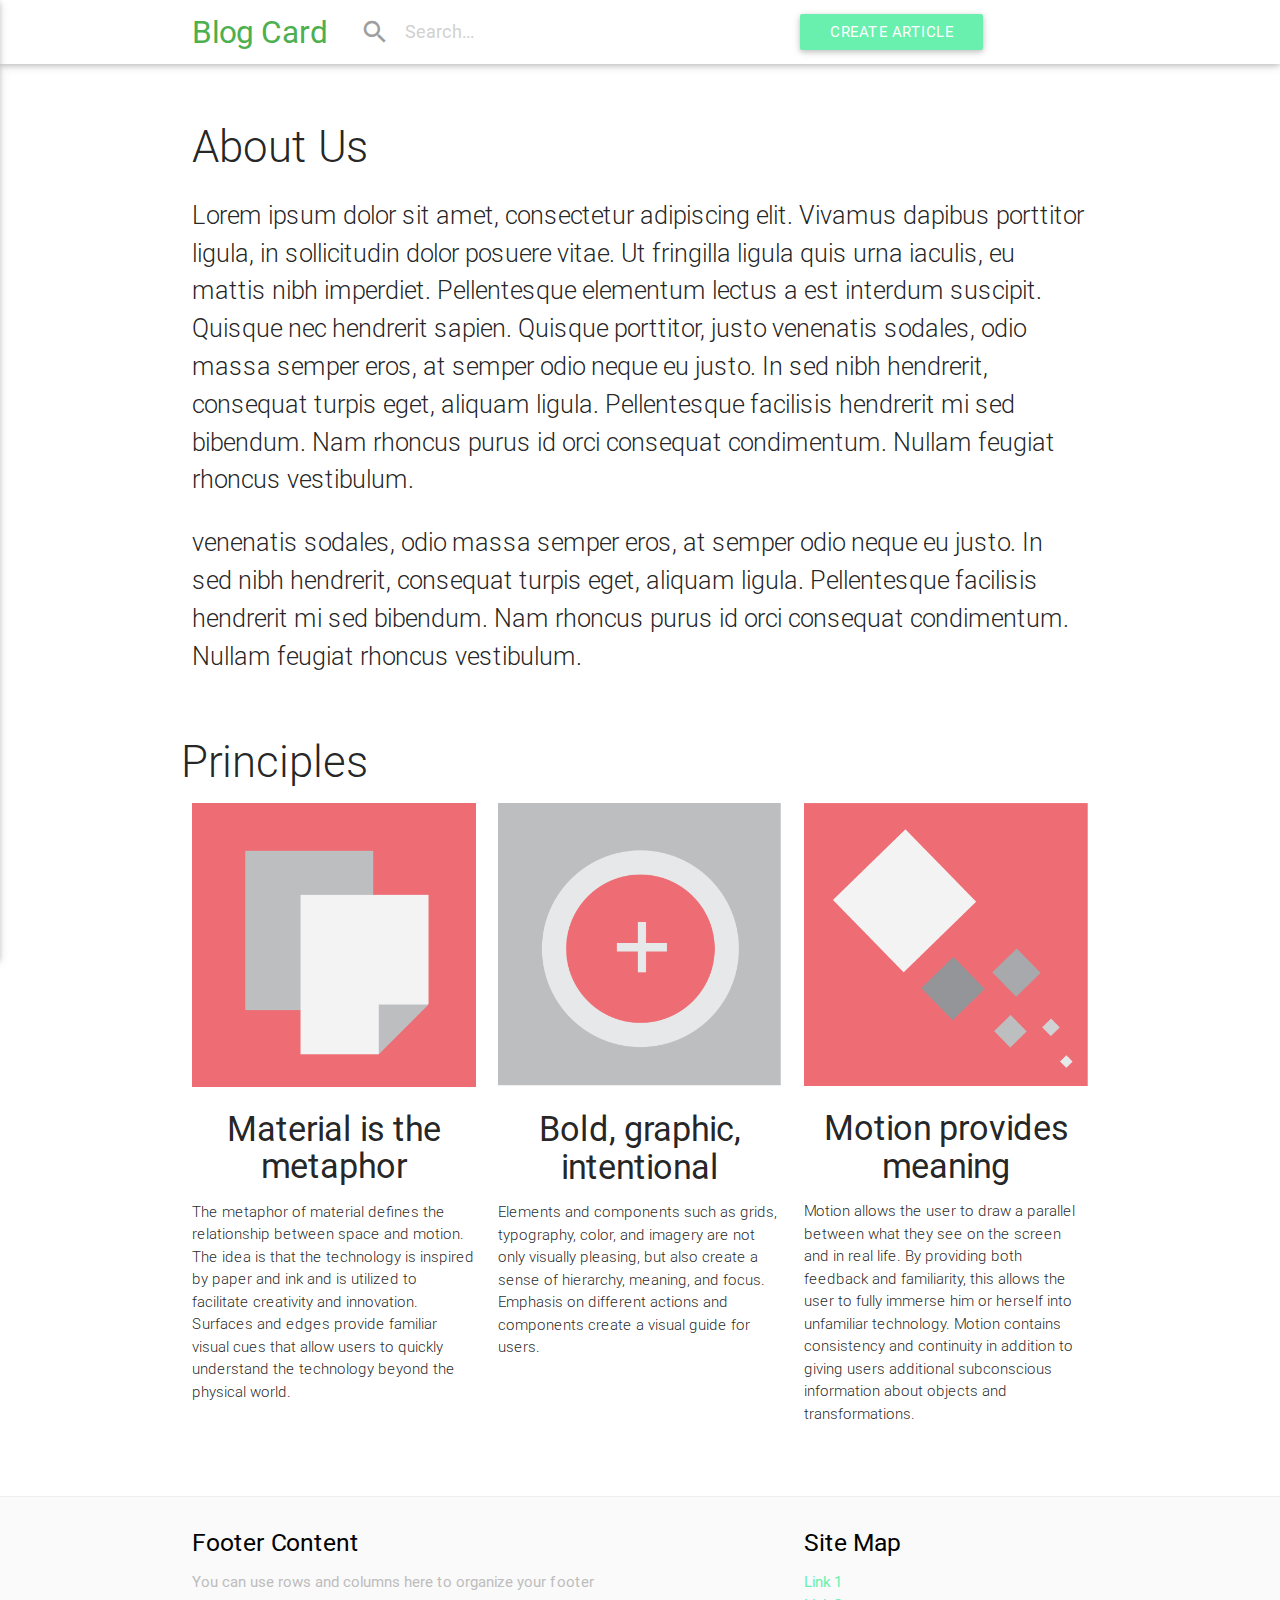
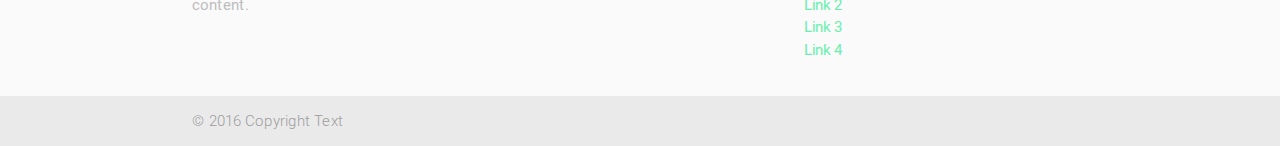
==== aboutus.html @ d68bdf7e "Add files via upload" ====
<!DOCTYPE html>
<html lang="en">
  <head>
    <meta http-equiv="Content-Type" content="text/html; charset=UTF-8">
    <meta name="viewport" content="width=device-width, initial-scale=1">

    
	<title>Blog Card</title>

  <link href="https://fonts.googleapis.com/icon?family=Material+Icons" rel="stylesheet">
  <link href="http://fonts.googleapis.com/css?family=Inconsolata" rel="stylesheet" type="text/css">
  <link href="http://fonts.googleapis.com/icon?family=Material+Icons" rel="stylesheet">
  <link href="css/materialize.min.css" rel="stylesheet">
  <link href="css/style.css" rel="stylesheet">

</head>
  <body>
    <div class="wrapper">
      
         <ul id="dropdown1" class="dropdown-content">
      <li><a href="signin.html">Sign In</a></li>
      <li><a href="signup.html">Sign Up</a></li>
      <li class="divider"></li>
      <li><a href="aboutus.html">About Us</a></li>
      <li><a href="contactus.html">Contact Us</a></li>
    </ul>

     <nav class="white">
        <div class="nav-wrapper container">

          <a href="index.html" class="brand-logo green-text accent-2">Blog Card</a>
          <a href="#" data-activates="mobile-demo" class="button-collapse"><i class="material-icons">menu</i></a>

          <div class="row">
           <form class="offset-s2 col s5 search hide-on-med-and-down">
              <div class="input-field">
                <input class="col grey-text " id="search" type="search" required placeholder="Search...">
                <label for="search"><i class="material-icons grey-text">search</i></label>
                <i class="material-icons">close</i>
              </div>
          </form>

          <ul class="col s5 right hide-on-med-and-down">
         <li class="right"><a href="#" class="black-text dropdown-button" href="#!" data-activates="dropdown1"><img style="    position: relative; top: 10px;margin: 0 2rem " src="http://localhost:3000/images/avatar.gif" width="30px" alt="" class="circle responsive-img" /></a></li>
            <li class="right"><a href="sass.html" class="btn green accent-2">Create Article</a></li>
          </ul>

          </div>



          <ul class="side-nav" id="mobile-demo">
            <li><a href="sass.html">Sass</a></li>
            <li><a href="badges.html">Components</a></li>
            <li><a href="collapsible.html">Javascript</a></li>
            <li><a href="mobile.html">Mobile</a></li>
          </ul>
        </div>
      </nav>

      <div class="clearfix">&nbsp;</div>

      <div class="contents container row">
        
        
     <h3 class="header light">About Us</h3>
<p class="flow-text">Lorem ipsum dolor sit amet, consectetur adipiscing elit. Vivamus dapibus porttitor ligula, in sollicitudin dolor posuere vitae. Ut fringilla ligula quis urna iaculis, eu mattis nibh imperdiet. Pellentesque elementum lectus a est interdum suscipit. Quisque nec hendrerit sapien. Quisque porttitor, justo venenatis sodales, odio massa semper eros, at semper odio neque eu justo. In sed nibh hendrerit, consequat turpis eget, aliquam ligula. Pellentesque facilisis hendrerit mi sed bibendum. Nam rhoncus purus id orci consequat condimentum. Nullam feugiat rhoncus vestibulum.</p>

<p class="flow-text">venenatis sodales, odio massa semper eros, at semper odio neque eu justo. In sed nibh hendrerit, consequat turpis eget, aliquam ligula. Pellentesque facilisis hendrerit mi sed bibendum. Nam rhoncus purus id orci consequat condimentum. Nullam feugiat rhoncus vestibulum.</p>

<div class="row section">
          <h3 class="header light">Principles</h3>
          <div class="col s12 l4">
            <img class="promo" src="images/metaphor.png" style="width: 100%;">
            <h4 class="center">Material is the metaphor</h4>
            <p class="light">The metaphor of material defines the relationship between space and motion. The idea is that the technology is inspired by paper and ink and is utilized to facilitate creativity and innovation. Surfaces and edges provide familiar visual cues that allow users to quickly understand the technology beyond the physical world.</p>
            <br>
          </div>

          <div class="col s12 l4">
            <img class="promo" src="images/bold.png" style="width: 100%;">
            <h4 class="center">Bold, graphic, intentional</h4>
            <p class="light">Elements and components such as grids, typography, color, and imagery are not only visually pleasing, but also create a sense of hierarchy, meaning, and focus. Emphasis on different actions and components create a visual guide for users.</p>
            <br>
          </div>

          <div class="col s12 l4">
            <img class="promo" src="images/motion.png" style="width: 100%;">
            <h4 class="center">Motion provides meaning</h4>
            <p class="light">Motion allows the user to draw a parallel between what they see on the screen and in real life. By providing both feedback and familiarity, this allows the user to fully immerse him or herself into unfamiliar technology. Motion contains consistency and continuity in addition to giving users additional subconscious information about objects and transformations.</p>
          </div>
        </div>


      </div> <!-- EOF contents -->
        


 <footer class="page-footer grey lighten-5" style="border-top: 1px solid #eee;">
  <div class="container">
    <div class="row">
      <div class="col l6 s12">
        <h5 class="black-text">Footer Content</h5>
        <p class="grey-text text-lighten-1">You can use rows and columns here to organize your footer content.</p>
      </div>
      <div class="col l4 offset-l2 s12">
        <h5 class="black-text">Site Map</h5>
        <ul>
          <li><a class="green-text text-accent-2" href="#!">Link 1</a></li>
          <li><a class="green-text text-accent-2" href="#!">Link 2</a></li>
          <li><a class="green-text text-accent-2" href="#!">Link 3</a></li>
          <li><a class="green-text text-accent-2" href="#!">Link 4</a></li>
        </ul>
      </div>
    </div>
  </div>
  <div class="footer-copyright">
    <div class="container grey-text lighten-1">
    © 2016 Copyright Text
    </div>
  </div>
</footer>
            



    </div> <!-- EOF wrapper -->
    <script type="text/javascript" src="js/jquery-2.1.4.min.js"></script>
    <script type="text/javascript" src="js/materialize.min.js"></script>
    <script type="text/javascript" src="js/app.js"></script>


  </body>
</html>
---- css/style.css ----
/*navigation*/
.side-nav i.material-icons{
	height: auto;
	line-height: initial;
	display: inline-block;
	position: relative;
    top: 8px;
    right: 1rem;
}

.side-nav a{
	margin: auto;
    line-height: 65px;
}

.search input[type=search]{
	display: inline-block;
	height: initial;
}

.search input[type=search]:focus{
	color: #888;
}


/*contents*/
.card{
	min-height: 20.4rem;
	max-height: 20.4rem;
}

.card .card-content .card-title{
	margin-bottom: 0;
	line-height: 100%;
}

.card-date{
	margin-top: 0.5rem;
	font-size: 12px;
	margin-bottom: 1rem;
	display: block;
}

.card-author{
	border-top: 1px solid #ccc;
	padding: 1rem;
}

.arrow-up{
  width: 0; 
  height: 0; 
  margin: auto;
  border-left: 7px solid transparent;
  border-right: 7px solid transparent;
  border-bottom: 7px solid white;
}

.card-upvote{
	height: 50px;
	width: 50px;
	border-radius: 360px;
	text-align: center;
	vertical-align: middle;
	padding-top: 0.9rem;
	position: absolute;
    bottom: 52px;
    right: 23px;
	color: #fff;
	text-align: center;
}

.card-author .caption{
	display: block;
	font-size: 12px;
}


/*details page*/
.card-detail-title{
	margin-bottom: 0;
}
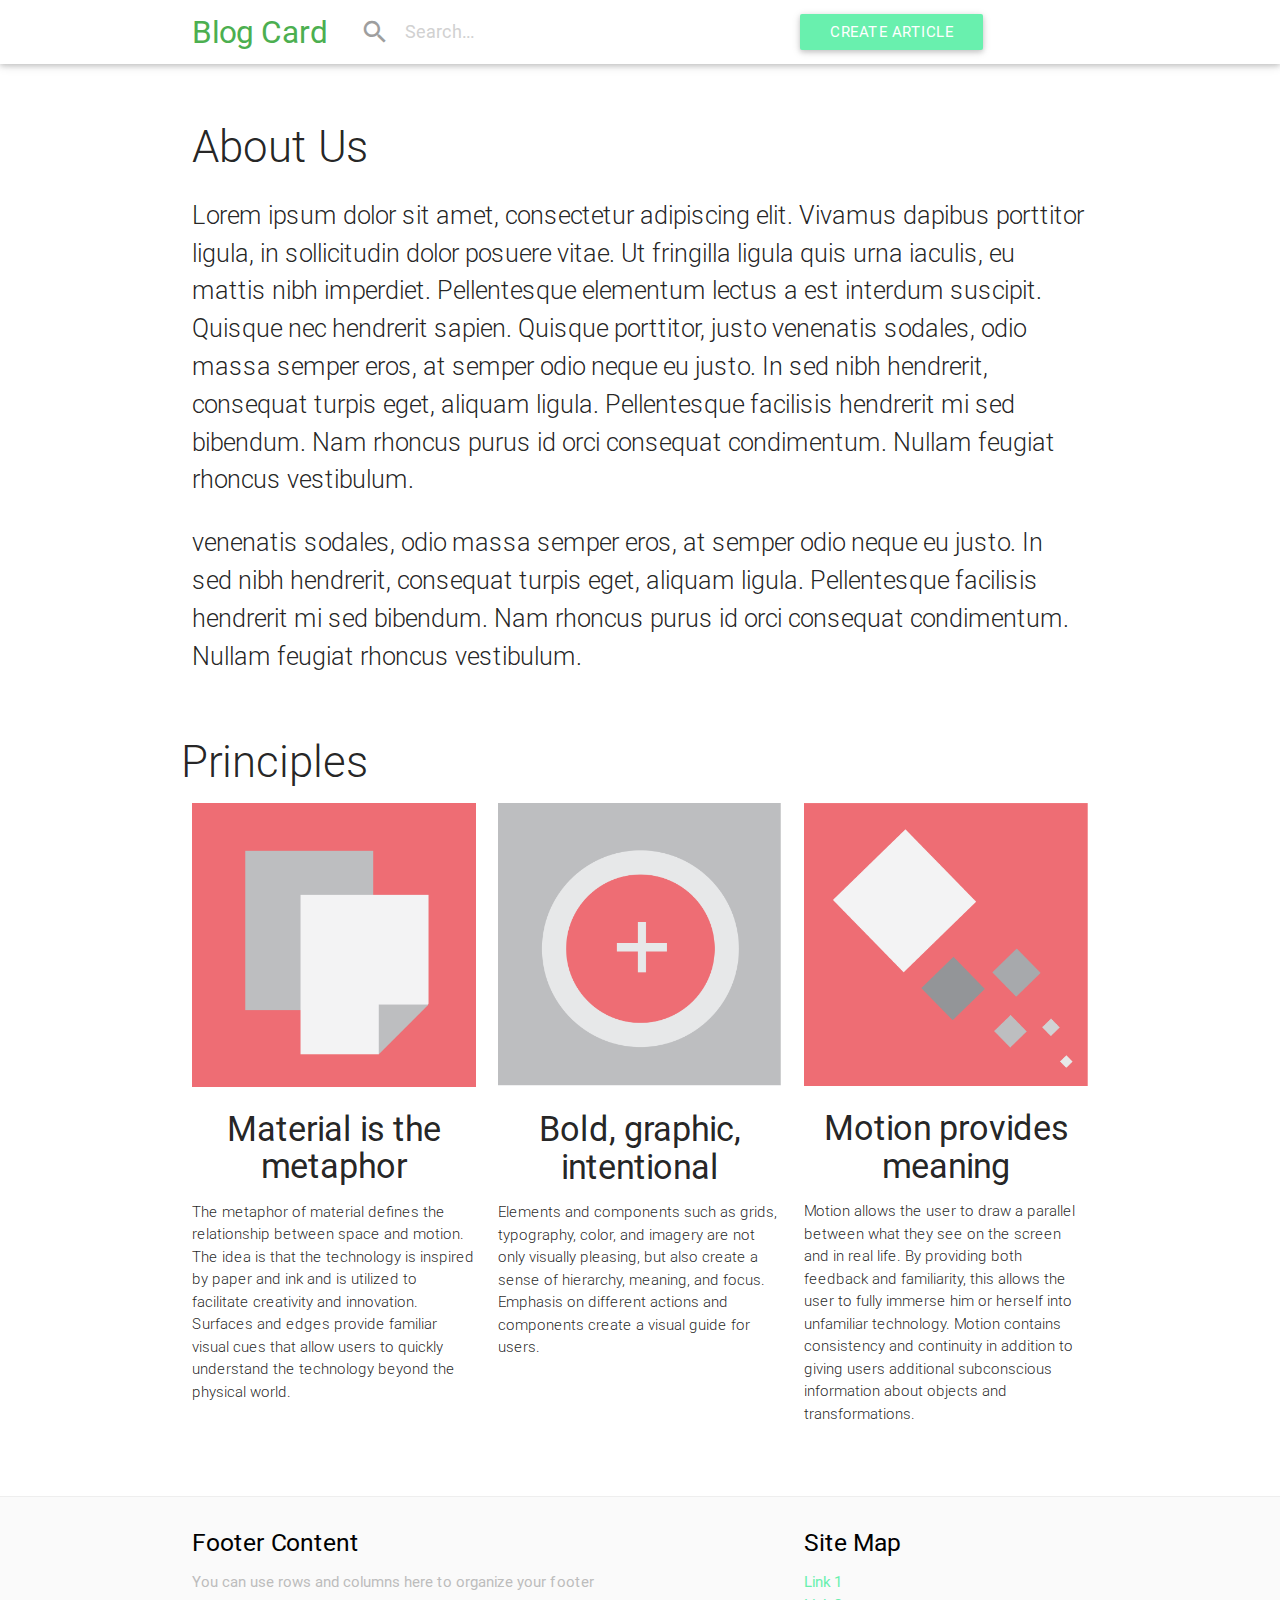
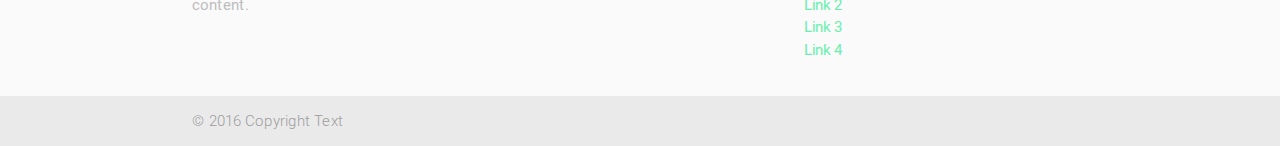
==== commit a78a52cd: "Add files via upload" ====
--- a/aboutus.html
+++ b/aboutus.html
@@ -1,3 +1,10 @@
+<!--/*!
+ * Author: Marvin Aya-ay
+ * Email: marvz73@gmail.com
+ * Copyright 2015-2016 Blog Cards
+ * MIT License (https://github.com/marvz73/blogcards/blob/master/LICENSE)
+ */
+-->
 <!DOCTYPE html>
 <html lang="en">
   <head>
@@ -42,18 +49,17 @@
 
           <ul class="col s5 right hide-on-med-and-down">
          <li class="right"><a href="#" class="black-text dropdown-button" href="#!" data-activates="dropdown1"><img style="    position: relative; top: 10px;margin: 0 2rem " src="http://localhost:3000/images/avatar.gif" width="30px" alt="" class="circle responsive-img" /></a></li>
-            <li class="right"><a href="sass.html" class="btn green accent-2">Create Article</a></li>
+            <li class="right"><a href="#" class="btn green accent-2">Create Article</a></li>
           </ul>
 
           </div>
 
 
-
           <ul class="side-nav" id="mobile-demo">
-            <li><a href="sass.html">Sass</a></li>
-            <li><a href="badges.html">Components</a></li>
-            <li><a href="collapsible.html">Javascript</a></li>
-            <li><a href="mobile.html">Mobile</a></li>
+            <li><a href="#">Sass</a></li>
+            <li><a href="#">Components</a></li>
+            <li><a href="#">Javascript</a></li>
+            <li><a href="#">Mobile</a></li>
           </ul>
         </div>
       </nav>
--- a/css/style.css
+++ b/css/style.css
@@ -1,3 +1,10 @@
+/*!
+ * Author: Marvin Aya-ay
+ * Email: marvz73@gmail.com
+ * Copyright 2015-2016 Blog Cards
+ * MIT License (https://github.com/marvz73/blogcards/blob/master/LICENSE)
+ */
+
 /*navigation*/
 .side-nav i.material-icons{
 	height: auto;
@@ -21,7 +28,6 @@
 .search input[type=search]:focus{
 	color: #888;
 }
-
 
 /*contents*/
 .card{
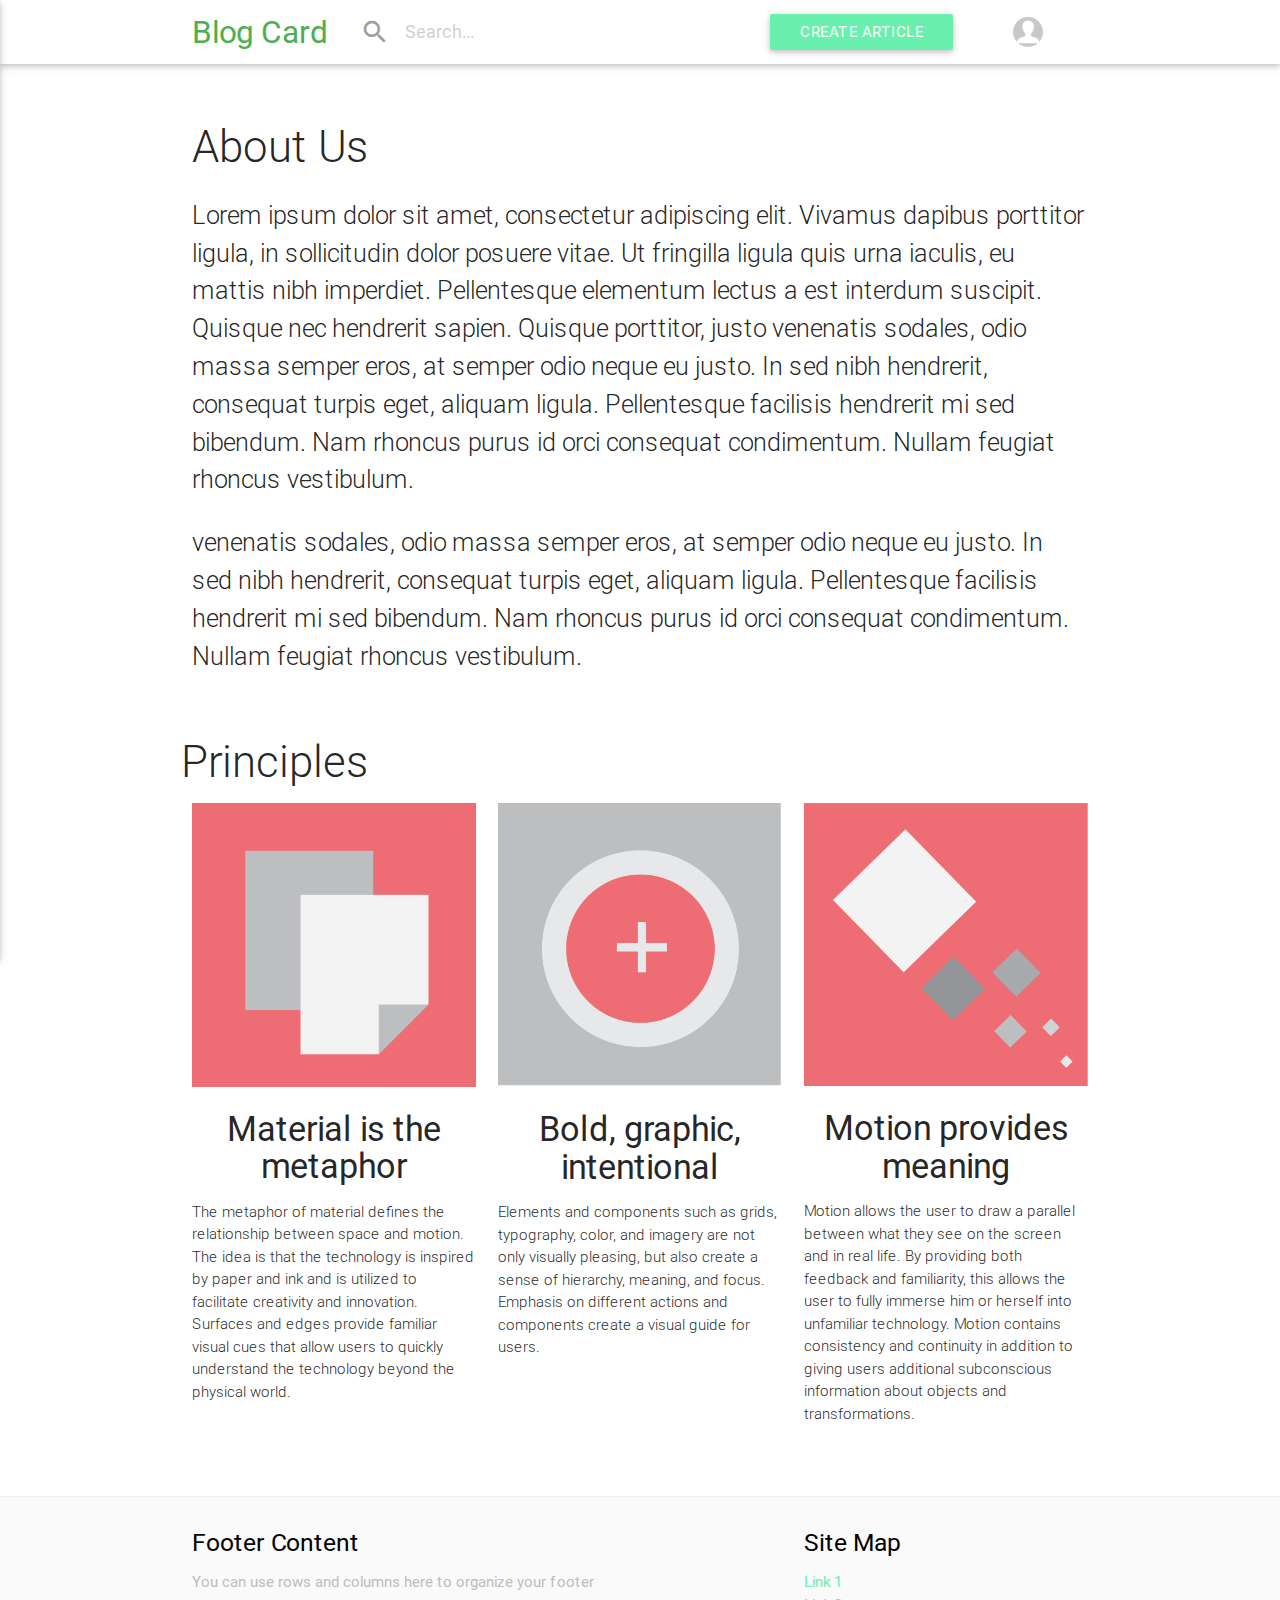
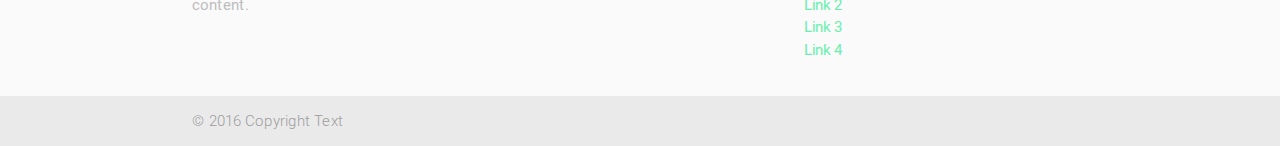
==== commit 321bcdb7: "Add files via upload" ====
--- a/aboutus.html
+++ b/aboutus.html
@@ -24,7 +24,7 @@
   <body>
     <div class="wrapper">
       
-         <ul id="dropdown1" class="dropdown-content">
+     <ul id="dropdown1" class="dropdown-content">
       <li><a href="signin.html">Sign In</a></li>
       <li><a href="signup.html">Sign Up</a></li>
       <li class="divider"></li>
@@ -36,7 +36,7 @@
         <div class="nav-wrapper container">
 
           <a href="index.html" class="brand-logo green-text accent-2">Blog Card</a>
-          <a href="#" data-activates="mobile-demo" class="button-collapse"><i class="material-icons">menu</i></a>
+          <a href="#" data-activates="mobile-demo" class="button-collapse black-text"><i class="material-icons">menu</i></a>
 
           <div class="row">
            <form class="offset-s2 col s5 search hide-on-med-and-down">
@@ -48,18 +48,19 @@
           </form>
 
           <ul class="col s5 right hide-on-med-and-down">
-         <li class="right"><a href="#" class="black-text dropdown-button" href="#!" data-activates="dropdown1"><img style="    position: relative; top: 10px;margin: 0 2rem " src="http://localhost:3000/images/avatar.gif" width="30px" alt="" class="circle responsive-img" /></a></li>
+         <li class="right"><a href="#" class="black-text dropdown-button" href="#!" data-activates="dropdown1"><img style="    position: relative; top: 10px; margin: 0 2rem" src="images/avatar.gif" width="30px" alt="" class="circle responsive-img" /></a></li>
             <li class="right"><a href="#" class="btn green accent-2">Create Article</a></li>
           </ul>
 
           </div>
 
 
+
           <ul class="side-nav" id="mobile-demo">
-            <li><a href="#">Sass</a></li>
-            <li><a href="#">Components</a></li>
-            <li><a href="#">Javascript</a></li>
-            <li><a href="#">Mobile</a></li>
+            <li><a href="signin.html">Sign In</a></li>
+            <li><a href="signup.html">Sign Up</a></li>
+            <li><a href="aboutus.html">About Us</a></li>
+            <li><a href="contactus.html">Contact Us</a></li>
           </ul>
         </div>
       </nav>
